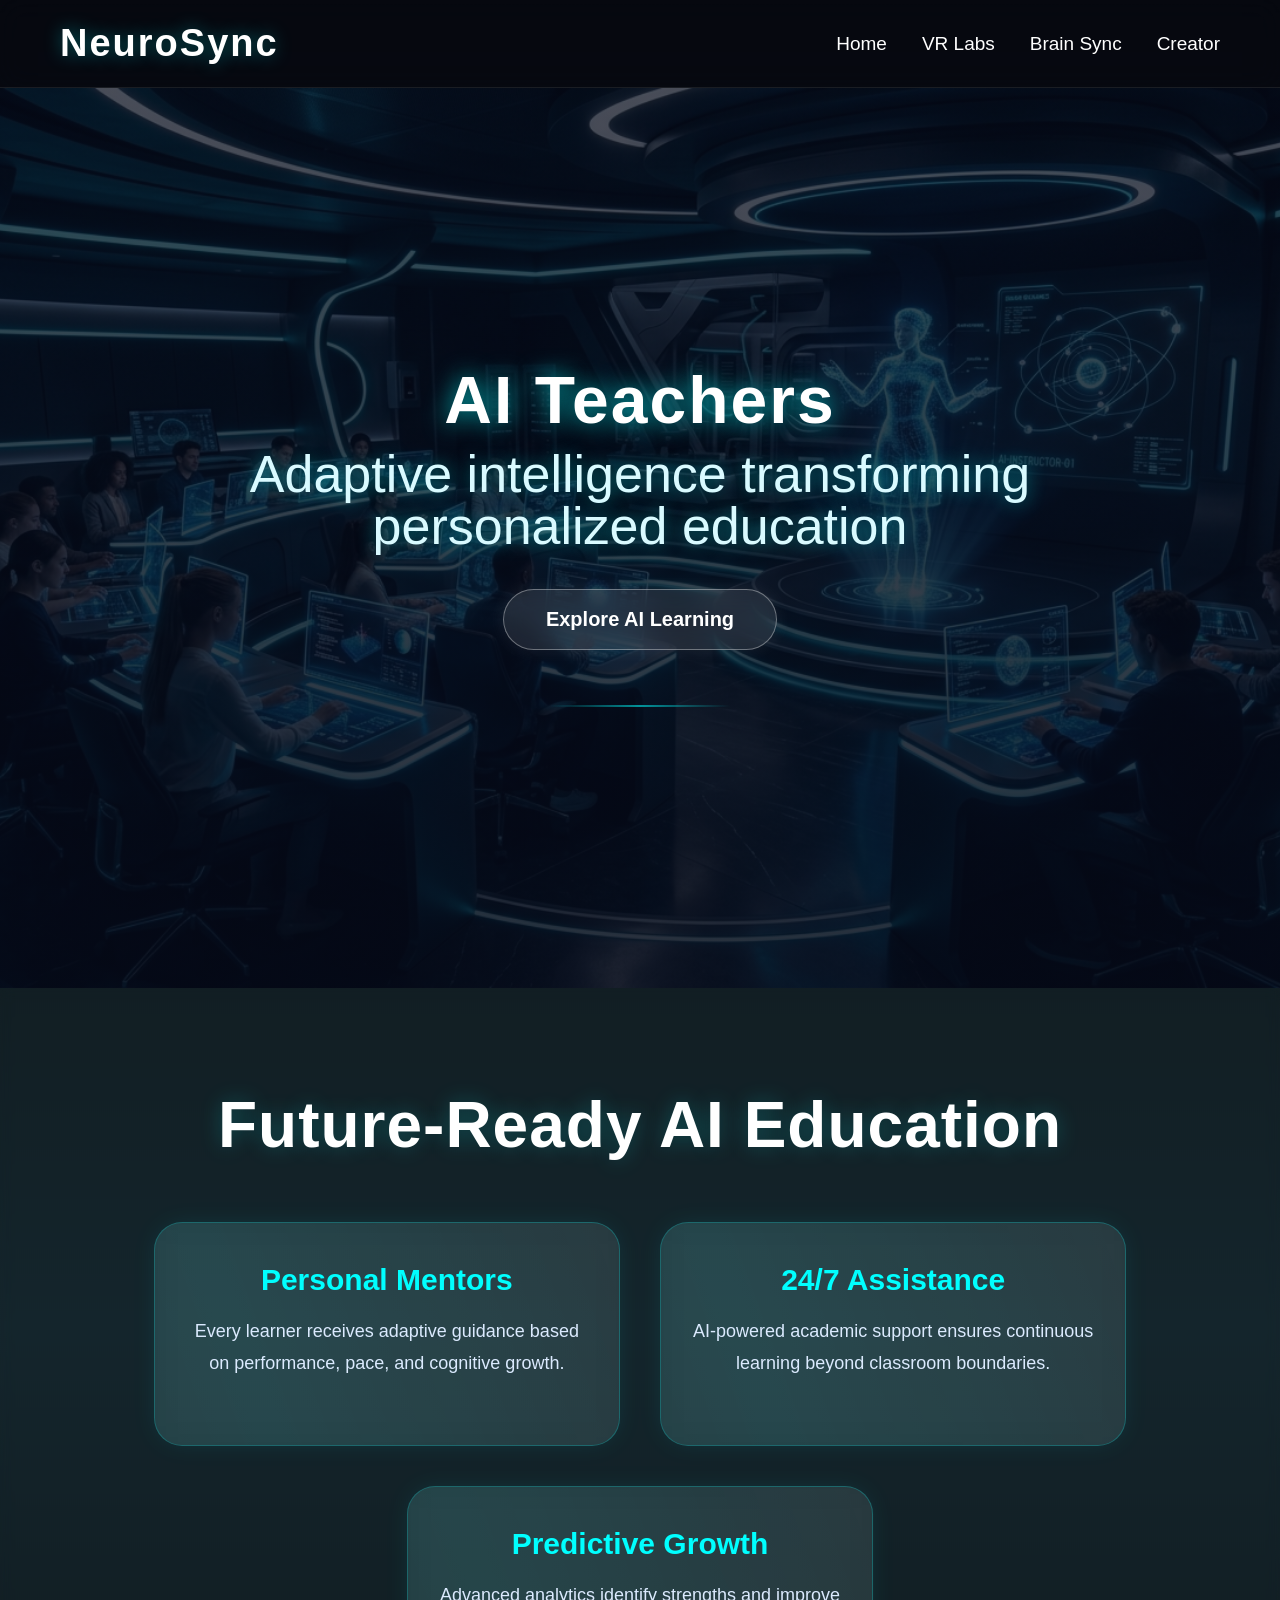
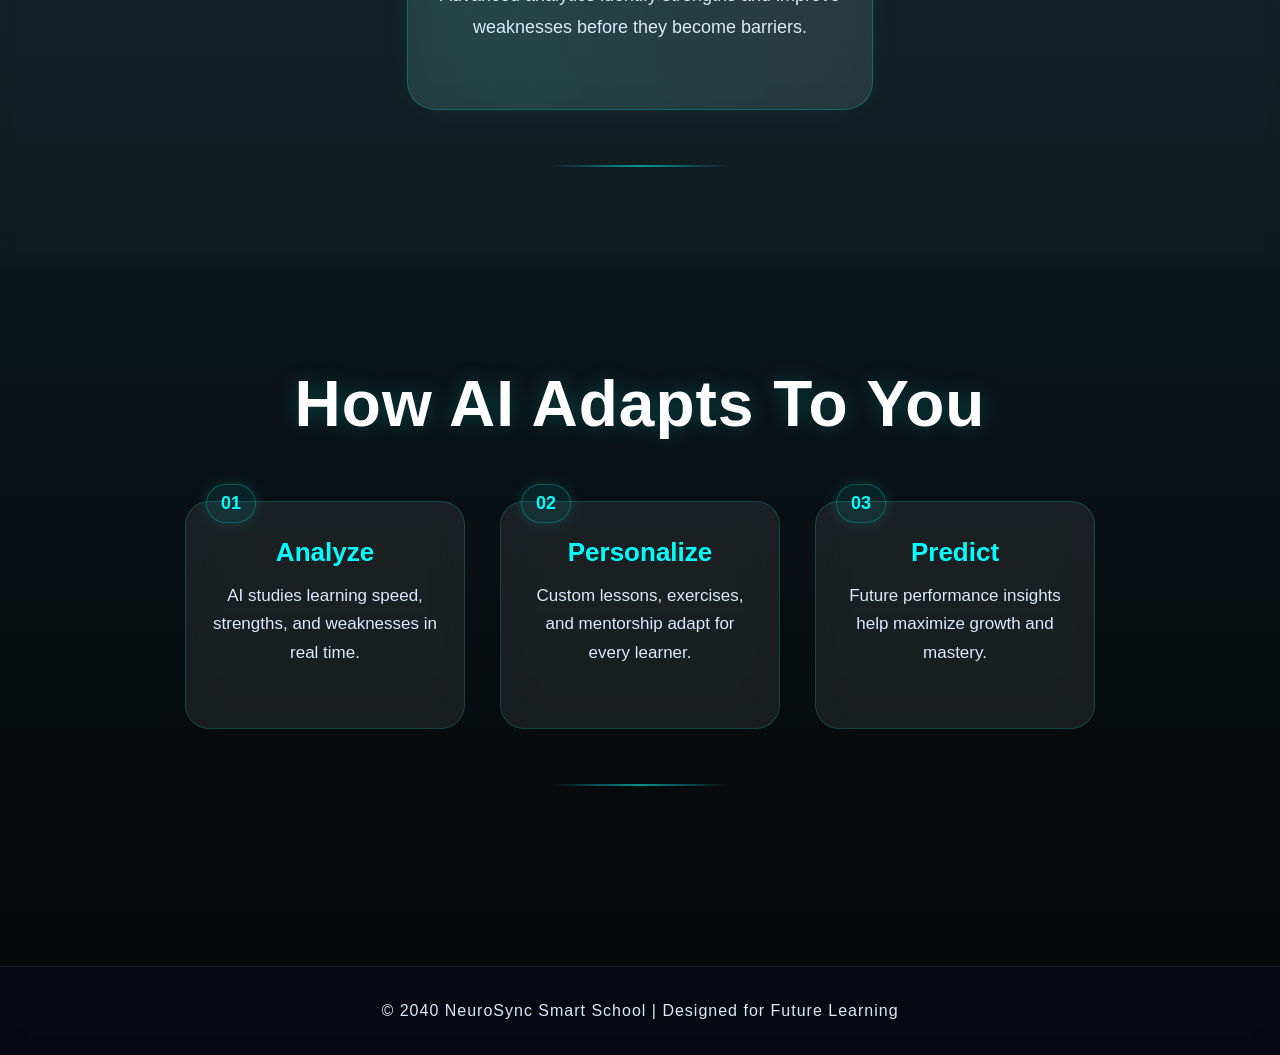
==== ai.html @ 589a9433 "init: NeuroSync : smart school 2040" ====
<!DOCTYPE html>
<html lang="en">
<head>
  <meta charset="UTF-8">
  <meta name="viewport" content="width=device-width, initial-scale=1.0">
  <title>NeuroSync | AI Teachers</title>
  <link rel="stylesheet" href="style.css">
</head>
<body>

<nav>
  <h1>NeuroSync</h1>
  <ul>
    <li><a href="index.html">Home</a></li>
    <li><a href="vrlearning.html">VR Labs</a></li>
    <li><a href="brain.html">Brain Sync</a></li>
    <li><a href="creator.html">Creator</a></li>
  </ul>
</nav>

<section class="hero ai-page">
  <h1>AI Teachers</h1>
  <p>Adaptive intelligence transforming personalized education</p>
  <a href="#features"><button>Explore AI Learning</button></a>
</section>

<section id="features">
  <h2>Future-Ready AI Education</h2>

  <div class="cards">

    <div class="card">
      <h3>Personal Mentors</h3>
      <p>Every learner receives adaptive guidance based on performance, pace, and cognitive growth.</p>
    </div>

    <div class="card">
      <h3>24/7 Assistance</h3>
      <p>AI-powered academic support ensures continuous learning beyond classroom boundaries.</p>
    </div>

    <div class="card">
      <h3>Predictive Growth</h3>
      <p>Advanced analytics identify strengths and improve weaknesses before they become barriers.</p>
    </div>

  </div>
</section>

<section>
  <h2>How AI Adapts To You</h2>

  <div class="process-row">

    <div class="process-step" data-step="01">
      <h3>Analyze</h3>
      <p>AI studies learning speed, strengths, and weaknesses in real time.</p>
    </div>

    <div class="process-step" data-step="02">
      <h3>Personalize</h3>
      <p>Custom lessons, exercises, and mentorship adapt for every learner.</p>
    </div>

    <div class="process-step" data-step="03">
      <h3>Predict</h3>
      <p>Future performance insights help maximize growth and mastery.</p>
    </div>

  </div>
</section>
<footer>
  <p>© 2040 NeuroSync Smart School | Designed for Future Learning</p>
</footer>
</body>
</html>
---- style.css ----
/* =========================
   NEUROSYNC CLEAN CSS
========================= */

* {
  margin: 0;
  padding: 0;
  box-sizing: border-box;
}

body {
  font-family: 'Orbitron', sans-serif;
  background: linear-gradient(to bottom, #050505, #0f2027, #050505);
  color: white;
  overflow-x: hidden;
}

/* PARTICLES BACKGROUND */
#particles,
#particles-js {
  position: fixed;
  top: 0;
  left: 0;
  width: 100%;
  height: 100%;
  z-index: -1;
  pointer-events: none;
}

/* NAVBAR */
nav {
  position: sticky;
  top: 0;
  z-index: 1000;

  display: flex;
  justify-content: space-between;
  align-items: center;

  padding: 22px 60px;

  background: rgba(10,15,35,0.35);
  backdrop-filter: blur(14px);

  border-bottom: 1px solid rgba(255,255,255,0.08);
}

nav h1 {
  font-size: 38px;
  color: white;
  letter-spacing: 2px;
  text-shadow: 0 0 18px rgba(0,255,255,0.35);
}

nav ul {
  list-style: none;
  display: flex;
  gap: 35px;
}

nav ul li {
  position: relative;
}

nav a {
  color: white;
  text-decoration: none;
  font-size: 19px;
  font-weight: 500;
  transition: 0.3s ease;
}

nav a:hover {
  color: #d9faff;
}

nav a::after {
  content: '';
  position: absolute;
  left: 0;
  bottom: -6px;
  width: 0%;
  height: 2px;
  background: cyan;
  transition: 0.35s ease;
}

nav a:hover::after {
  width: 100%;
}

/* HERO */
.hero {
  height: 100vh;
  background:
    linear-gradient(rgba(5,10,25,0.65), rgba(5,10,25,0.78)),
    url('hero-bg.png');

  background-size: cover;
  background-position: center;
  background-repeat: no-repeat;

  display: flex;
  flex-direction: column;
  justify-content: center;
  align-items: center;

  text-align: center;
  color: white;
  padding: 20px;
}

.hero h1 {
font-size: 66px;
  color: white;
  margin: 0;
  line-height: 0.95;
  letter-spacing: 2px;
  text-shadow: 0 0 25px rgba(0,255,255,0.7);
}

.hero p {
  font-size: 52px;
  color: #d9faff;
 margin: 17px 0 37px 0;
  line-height: 1;
  text-shadow: 0 0 18px rgba(0,255,255,0.45);
}

/* BUTTON */
button {
  padding: 18px 42px;
  font-size: 20px;
  font-weight: bold;
  color: white;

  border: 1px solid rgba(255,255,255,0.35);
  border-radius: 40px;

  cursor: pointer;

  background: rgba(255,255,255,0.10);
  backdrop-filter: blur(12px);

  box-shadow: 0 0 18px rgba(255,255,255,0.08);
  transition: all 0.35s ease;

  position: relative;
  overflow: hidden;
}

button:hover {
  transform: scale(1.06);
  background: rgba(255,255,255,0.18);
  box-shadow: 0 0 28px rgba(255,255,255,0.18);
}

button::before {
  content: '';
  position: absolute;
  top: 0;
  left: -120%;
  width: 100%;
  height: 100%;
  background: rgba(255,255,255,0.22);
  transform: skewX(-25deg);
  transition: 0.65s;
}

button:hover::before {
  left: 130%;
}

/* GENERAL SECTIONS */
section {
  padding: 100px 12%;
  text-align: center;
  position: relative;
}

section h2 {
  font-size: 64px;
  margin-bottom: 22px;
  color: white;
  letter-spacing: 1px;
  text-shadow: 0 0 22px rgba(0,255,255,0.22);
}

section p {
  font-size: 22px;
  line-height: 1.9;
  max-width: 1000px;
  margin: 0 auto 25px auto;
  color: #dbeafe;
}

section::after {
  content: '';
  display: block;
  width: 180px;
  height: 2px;
  margin: 55px auto 0;
  background: linear-gradient(to right, transparent, cyan, transparent);
  opacity: 0.55;
}

/* HOMEPAGE CARD ROW */
.home-card-row {
  display: flex;
  justify-content: center;
  align-items: stretch;
  flex-wrap: nowrap;

  gap: 35px;

  width: 100%;
  margin: 50px auto 0 auto;
}

/* CARDS */
.card {
  width: 30%;
  min-width: 280px;

  padding: 40px 30px;
  border-radius: 28px;

  background: rgba(255,255,255,0.08);
  border: 1px solid rgba(0,255,255,0.25);

  backdrop-filter: blur(18px);

  box-shadow: 0 0 25px rgba(0,255,255,0.08);

  transition: all 0.4s ease;

  position: relative;
  overflow: hidden;
}

.card::before {
  content: '';
  position: absolute;

  top: -100%;
  left: -100%;

  width: 220%;
  height: 220%;

  background: linear-gradient(
    45deg,
    transparent,
    rgba(0,255,255,0.08),
    transparent
  );

  transform: rotate(25deg);
  transition: 0.7s;
}

.card:hover::before {
  top: 0;
  left: 0;
}

.card:hover {
  transform: translateY(-15px) scale(1.05);

  box-shadow:
    0 0 20px rgba(0,255,255,0.18),
    0 0 40px rgba(0,255,255,0.12);

  border: 1px solid rgba(0,255,255,0.55);
}
.card h3 {
  font-size: 30px;
  color: cyan;
  margin-bottom: 18px;
  position: relative;
  z-index: 2;
}

.card p {
  font-size: 18px;
  line-height: 1.8;
  color: #dbeafe;
  position: relative;
  z-index: 2;
}

.home-card-row a {
  text-decoration: none;
  color: inherit;
  width: 30%;
}

/* PAGE-SPECIFIC HERO BACKGROUNDS */
.ai-page {
  background:
    linear-gradient(rgba(5,10,25,0.72), rgba(5,10,25,0.85)),
    url('ai-bg.png') !important;

  background-size: cover !important;
  background-position: center !important;
  background-repeat: no-repeat !important;
}

.vr-page {
  background:
    linear-gradient(rgba(5,10,25,0.72), rgba(5,10,25,0.85)),
    url('vr-bg.png') !important;

  background-size: cover !important;
  background-position: center !important;
  background-repeat: no-repeat !important;
}

.brain-page {
  background:
    linear-gradient(rgba(5,10,25,0.72), rgba(5,10,25,0.85)),
    url('brain-bg.png') !important;

  background-size: cover !important;
  background-position: center !important;
  background-repeat: no-repeat !important;
}
/* FUTURE PROCESS SECTION */
.process-row {
  display: flex;
  justify-content: center;
  align-items: flex-start;
  gap: 35px;
  flex-wrap: wrap;

  margin-top: 60px;
}

.process-step {
  width: 280px;
  padding: 35px 25px;

  background: rgba(255,255,255,0.07);
  border: 1px solid rgba(0,255,255,0.18);
  border-radius: 24px;

  backdrop-filter: blur(14px);

  transition: 0.35s ease;
}

.process-step:hover {
  transform: translateY(-10px);
  box-shadow: 0 0 25px rgba(0,255,255,0.18);
}

.process-step h3 {
  font-size: 26px;
  color: cyan;
  margin-bottom: 14px;
}

.process-step p {
  font-size: 17px;
  color: #dbeafe;
  line-height: 1.7;
}
/* INNER PAGE PERFECT 2:1 CARD LAYOUT */
.cards {
  display: grid;
  grid-template-columns: repeat(2, 1fr);
  gap: 40px;

  max-width: 1200px;
  width: 100%;

  margin: 60px auto 0 auto;
  justify-content: center;
  align-items: stretch;
}

/* ALL CARDS UNIFORM */
.cards .card {
  width: 100%;
  max-width: 100%;
}

/* 3RD CARD PERFECT CENTER */
.cards .card:nth-child(3) {
  grid-column: 1 / 3;

  width: 48%;
  min-width: 320px;

  justify-self: center;
}
/* ALTERNATING SECTION DEPTH (EXCLUDES HERO) */
body section:not(.hero):nth-of-type(even) {
  background: rgba(255,255,255,0.025);
  backdrop-filter: blur(6px);
}

body section:not(.hero):nth-of-type(odd) {
  background: transparent;
}
/* FUTURISTIC STEP NUMBERS */
.process-step {
  position: relative;
}

.process-step::before {
  content: attr(data-step);
  position: absolute;

  top: -18px;
  left: 20px;

  font-size: 18px;
  font-weight: bold;

  color: cyan;

  background: rgba(0,255,255,0.08);
  border: 1px solid rgba(0,255,255,0.25);

  padding: 8px 14px;
  border-radius: 30px;

  box-shadow: 0 0 15px rgba(0,255,255,0.15);
}
/* PREMIUM FOOTER */
footer {
  padding: 35px 20px;
  text-align: center;

  background: rgba(10,15,35,0.45);
  backdrop-filter: blur(10px);

  border-top: 1px solid rgba(255,255,255,0.08);

  margin-top: 80px;
}

footer p {
  font-size: 16px;
  color: #dbeafe;
  letter-spacing: 1px;
}
@media (max-width: 768px) {
  .vr-title {
    font-size: 20px;
    padding: 10px 18px;
    width: 80%;
    text-align: center;
  }
/* NAVBAR MOBILE FIX */
nav {
  flex-direction: column !important;
  padding: 12px 10px !important;
}

nav h1,
.logo {
  font-size: 22px !important;
  display: flex;
  align-items: center;
  justify-content: center;
  gap: 8px;
  margin-bottom: 10px;
  text-align: center;
}

.logo img {
  width: 28px !important;
  height: 28px !important;
}

nav ul {
  display: flex !important;
  flex-wrap: wrap !important;
  justify-content: center !important;
  gap: 10px !important;
  padding: 0 !important;
  margin: 0 !important;
}

nav ul li a {
  font-size: 13px !important;
}

/* HERO FIX */
.hero h1 {
  font-size: 42px !important;
}

.hero p {
  font-size: 20px !important;
  padding: 0 10px;
}

/* ALL CARD ROWS FIX */
.home-card-row,
.cards,
.process-row {
  display: flex !important;
  flex-direction: column !important;
  align-items: center !important;
  justify-content: center !important;
  width: 100% !important;
  gap: 22px !important;
}

/* CARD FIX */
.card,
.process-step {
  width: 92% !important;
  max-width: 340px !important;
  margin: 0 auto !important;
  box-sizing: border-box !important;
}

/* SECTION HEADINGS */
section h2 {
  font-size: 30px !important;
  line-height: 1.3 !important;
  padding: 0 10px;
}

/* CREATOR PAGE FIX */
.creator-card {
  width: 92% !important;
  max-width: 95% !important;
  padding: 30px 20px !important;
}

.creator-card h1 {
  font-size: 42px !important;
}

.creator-card h2 {
  font-size: 24px !important;
}

.creator-card p {
  font-size: 16px !important;
  line-height: 1.7 !important;
}
  .back-btn {
    padding: 10px 14px;
    font-size: 14px;
  }
}
/* MOBILE RESPONSIVE FIX */
@media (max-width: 768px) {

  nav {
    flex-direction: column;
    padding: 15px 20px;
    text-align: center;
  }

  nav ul {
    flex-wrap: wrap;
    justify-content: center;
    gap: 14px;
    margin-top: 12px;
  }

  nav h1,
  .logo {
    font-size: 24px !important;
  }

  .logo img {
    width: 34px;
    height: 34px;
  }

  .hero {
    padding: 20px;
    height: 100vh;
  }

  .hero h1 {
    font-size: 48px !important;
    line-height: 1.1 !important;
  }

  .hero p {
    font-size: 22px !important;
    margin: 14px 0 26px 0 !important;
    line-height: 1.4 !important;
  }

  button {
    padding: 14px 26px;
    font-size: 16px;
  }

  section {
    padding: 70px 8%;
  }

  section h2 {
    font-size: 34px !important;
  }

  section p {
    font-size: 16px !important;
    line-height: 1.7;
  }

  .cards,
  .home-card-row,
  .process-row {
    flex-direction: column !important;
    align-items: center !important;
    gap: 24px !important;
  }

  .card,
  .process-step {
    width: 90% !important;
    max-width: 380px;
  }

  footer p {
    font-size: 14px;
  }
}
/* EXPLORE SECTION CARD FIX */
#explore .home-card-row {
  display: flex !important;
  flex-direction: column !important;
  align-items: center !important;
  justify-content: center !important;
  width: 100% !important;
}

#explore .home-card-row a {
  display: flex !important;
  justify-content: center !important;
  width: 100% !important;
  text-decoration: none;
}

#explore .card {
  width: 92% !important;
  max-width: 340px !important;
  margin: 0 auto 20px auto !important;
}

/* CREATOR PAGE PERFECT CENTER FIX */
.creator-section {
  min-height: 100vh !important;
  display: flex !important;
  justify-content: center !important;
  align-items: center !important;
  padding: 20px !important;
  box-sizing: border-box !important;
}

.creator-card {
  margin: auto !important;
}
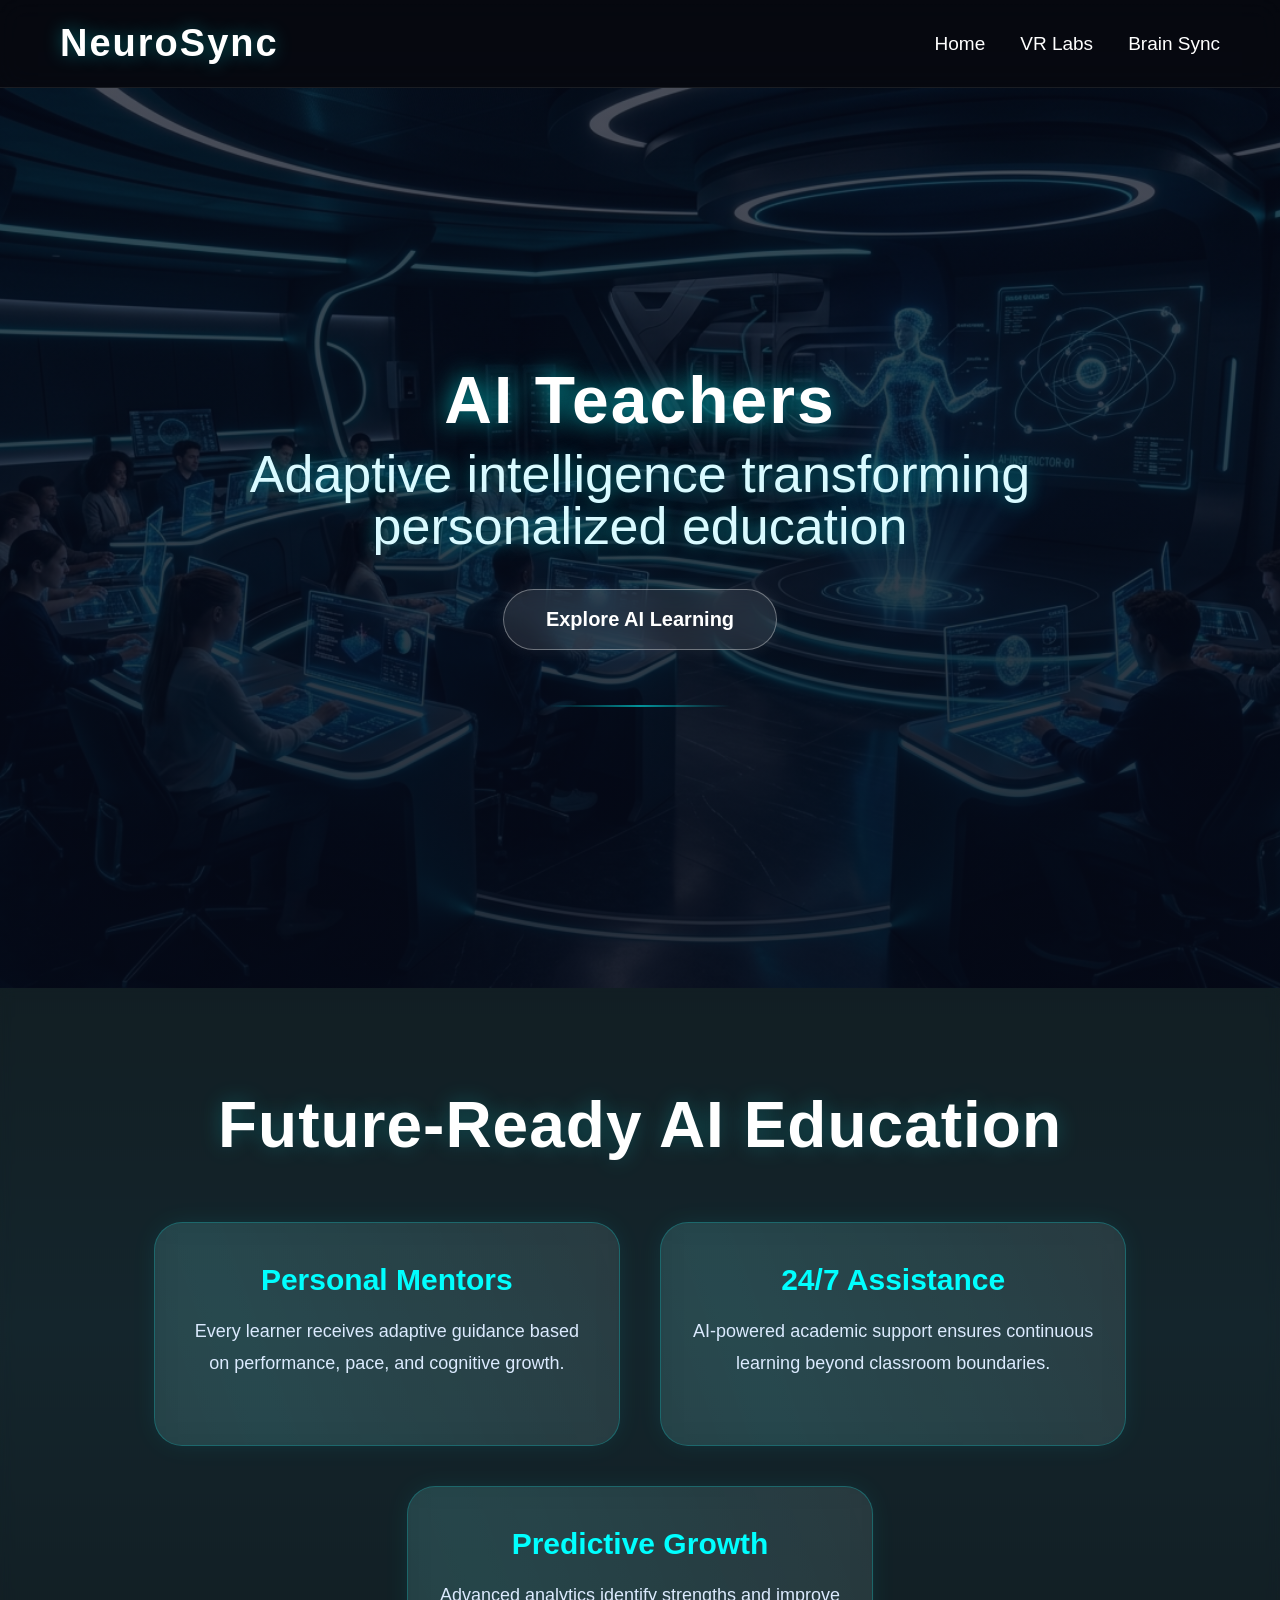
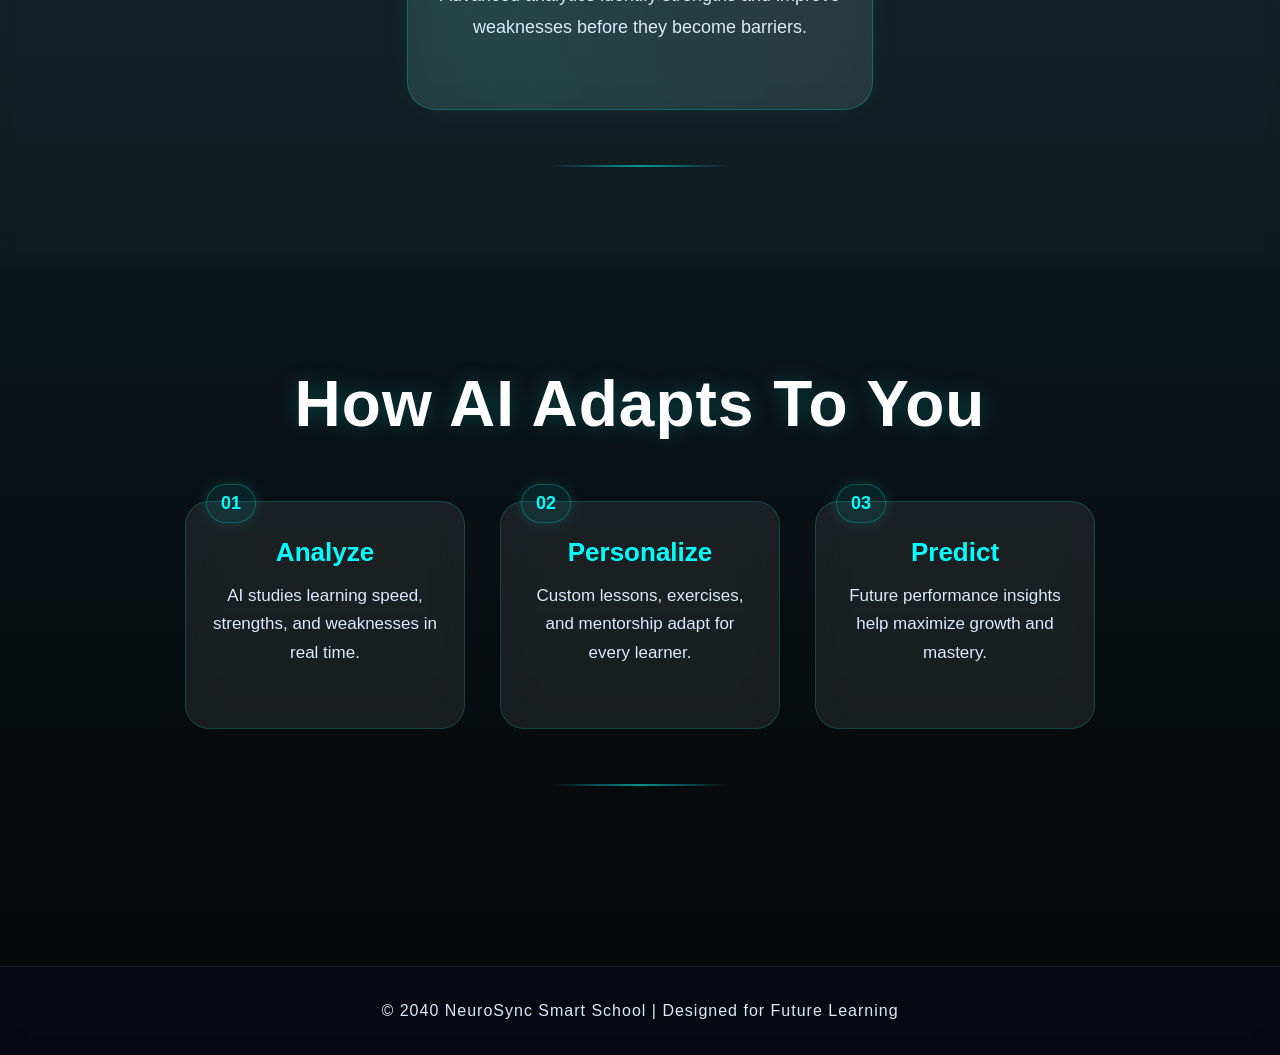
==== commit d5101399: "chore: remove unused files" ====
--- a/ai.html
+++ b/ai.html
@@ -9,12 +9,11 @@
 <body>
 
 <nav>
-  <h1>NeuroSync</h1>
+  <a href="#" style="text-decoration: none;"><h1>NeuroSync</h1></a>
   <ul>
     <li><a href="index.html">Home</a></li>
     <li><a href="vrlearning.html">VR Labs</a></li>
     <li><a href="brain.html">Brain Sync</a></li>
-    <li><a href="creator.html">Creator</a></li>
   </ul>
 </nav>
 
--- a/style.css
+++ b/style.css
@@ -207,33 +207,27 @@
 /* HOMEPAGE CARD ROW */
 .home-card-row {
   display: flex;
+  align-items: center;
   justify-content: center;
-  align-items: stretch;
-  flex-wrap: nowrap;
-
-  gap: 35px;
-
-  width: 100%;
+  width: 100%;
+  gap: 22px;
   margin: 50px auto 0 auto;
 }
 
 /* CARDS */
 .card {
-  width: 30%;
+  width: 100%;
+  max-width: 340px;
   min-width: 280px;
-
+  margin: 0 auto;
+  box-sizing: border-box;
   padding: 40px 30px;
   border-radius: 28px;
-
   background: rgba(255,255,255,0.08);
   border: 1px solid rgba(0,255,255,0.25);
-
   backdrop-filter: blur(18px);
-
   box-shadow: 0 0 25px rgba(0,255,255,0.08);
-
   transition: all 0.4s ease;
-
   position: relative;
   overflow: hidden;
 }
@@ -292,7 +286,8 @@
 .home-card-row a {
   text-decoration: none;
   color: inherit;
-  width: 30%;
+  width: 100%;
+  max-width: 340px;
 }
 
 /* PAGE-SPECIFIC HERO BACKGROUNDS */
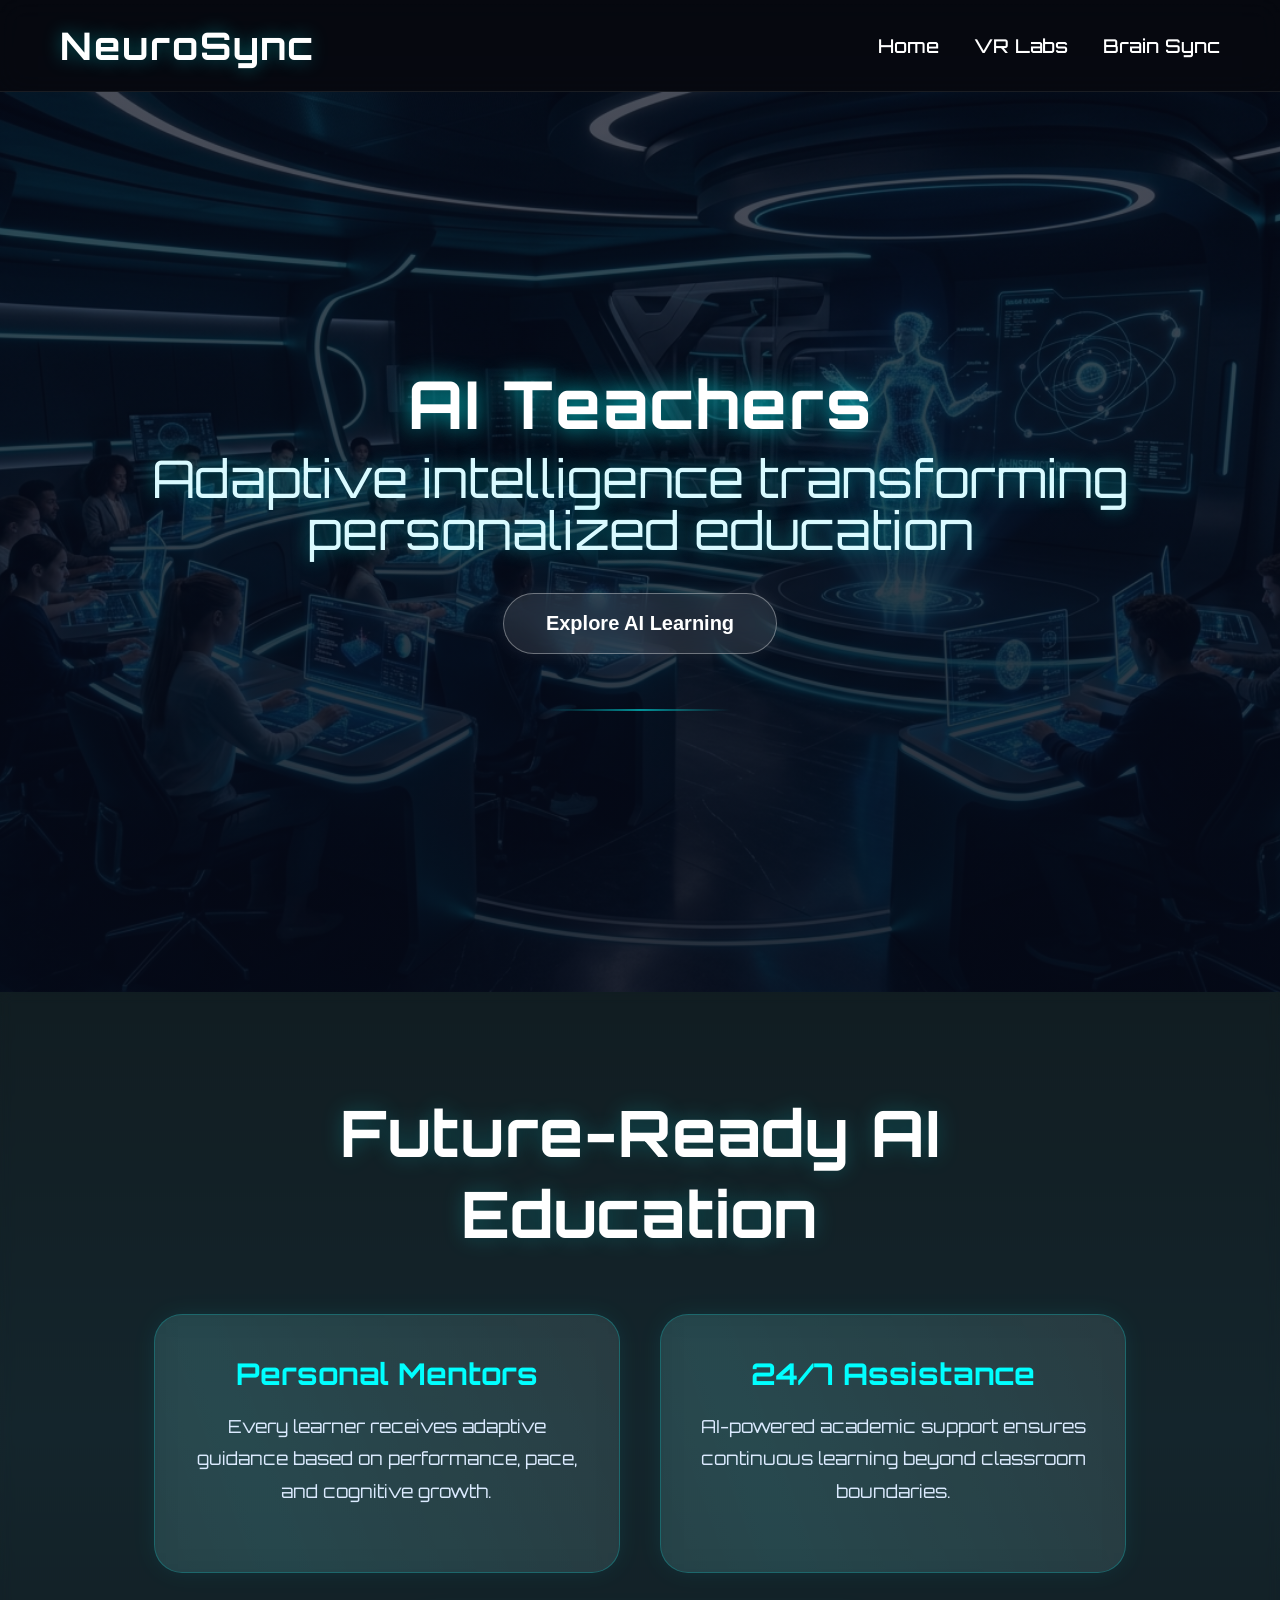
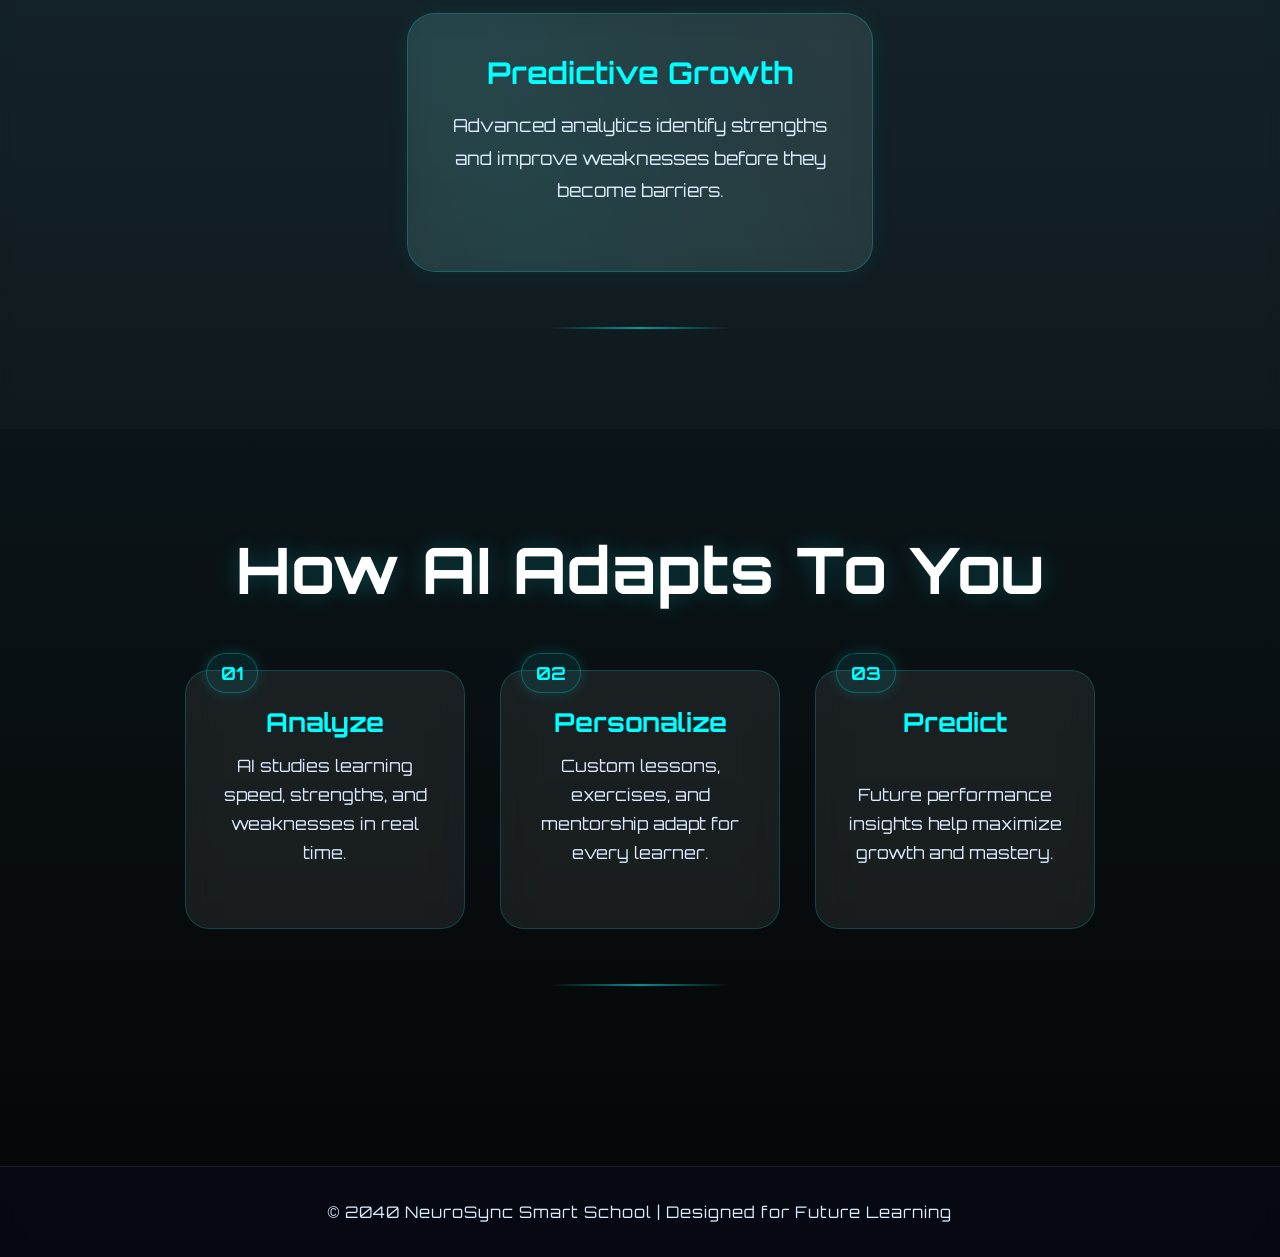
==== commit 4b8176ca: "feat: add smooth scroll behaviour + favicons + consistent font" ====
--- a/ai.html
+++ b/ai.html
@@ -5,11 +5,13 @@
   <meta name="viewport" content="width=device-width, initial-scale=1.0">
   <title>NeuroSync | AI Teachers</title>
   <link rel="stylesheet" href="style.css">
+  <link rel="icon" type="image/x-icon" href="/logo.png">
+  <link href="https://fonts.googleapis.com/css2?family=Orbitron:wght@400;700&display=swap" rel="stylesheet">
 </head>
 <body>
-
+<style>body { font-family: 'Orbitron', sans-serif; }</style>
 <nav>
-  <a href="#" style="text-decoration: none;"><h1>NeuroSync</h1></a>
+  <a href="index.html" style="text-decoration: none;"><h1>NeuroSync</h1></a>
   <ul>
     <li><a href="index.html">Home</a></li>
     <li><a href="vrlearning.html">VR Labs</a></li>
--- a/style.css
+++ b/style.css
@@ -1,6 +1,19 @@
 /* =========================
    NEUROSYNC CLEAN CSS
 ========================= */
+
+nav h1 a {
+  font-size: 38px;
+  color: white;
+  letter-spacing: 2px;
+  text-shadow: 0 0 18px rgba(0,255,255,0.35);
+  font-weight: 700;
+  text-decoration: none;
+}
+
+ html {
+  scroll-behavior: smooth;
+} 
 
 * {
   margin: 0;
@@ -323,25 +336,26 @@
 /* FUTURE PROCESS SECTION */
 .process-row {
   display: flex;
+  flex-direction: row;
   justify-content: center;
-  align-items: flex-start;
+  align-items: stretch;
   gap: 35px;
   flex-wrap: wrap;
-
   margin-top: 60px;
 }
 
 .process-step {
   width: 280px;
+  min-height: unset;
   padding: 35px 25px;
-
   background: rgba(255,255,255,0.07);
   border: 1px solid rgba(0,255,255,0.18);
   border-radius: 24px;
-
   backdrop-filter: blur(14px);
-
   transition: 0.35s ease;
+  display: flex;
+  flex-direction: column;
+  justify-content: space-between;
 }
 
 .process-step:hover {
@@ -506,8 +520,7 @@
 }
 
 /* CARD FIX */
-.card,
-.process-step {
+.card {
   width: 92% !important;
   max-width: 340px !important;
   margin: 0 auto !important;
@@ -655,6 +668,6 @@
   box-sizing: border-box !important;
 }
 
-.creator-card {
+ .creator-card {
   margin: auto !important;
-}+} 
